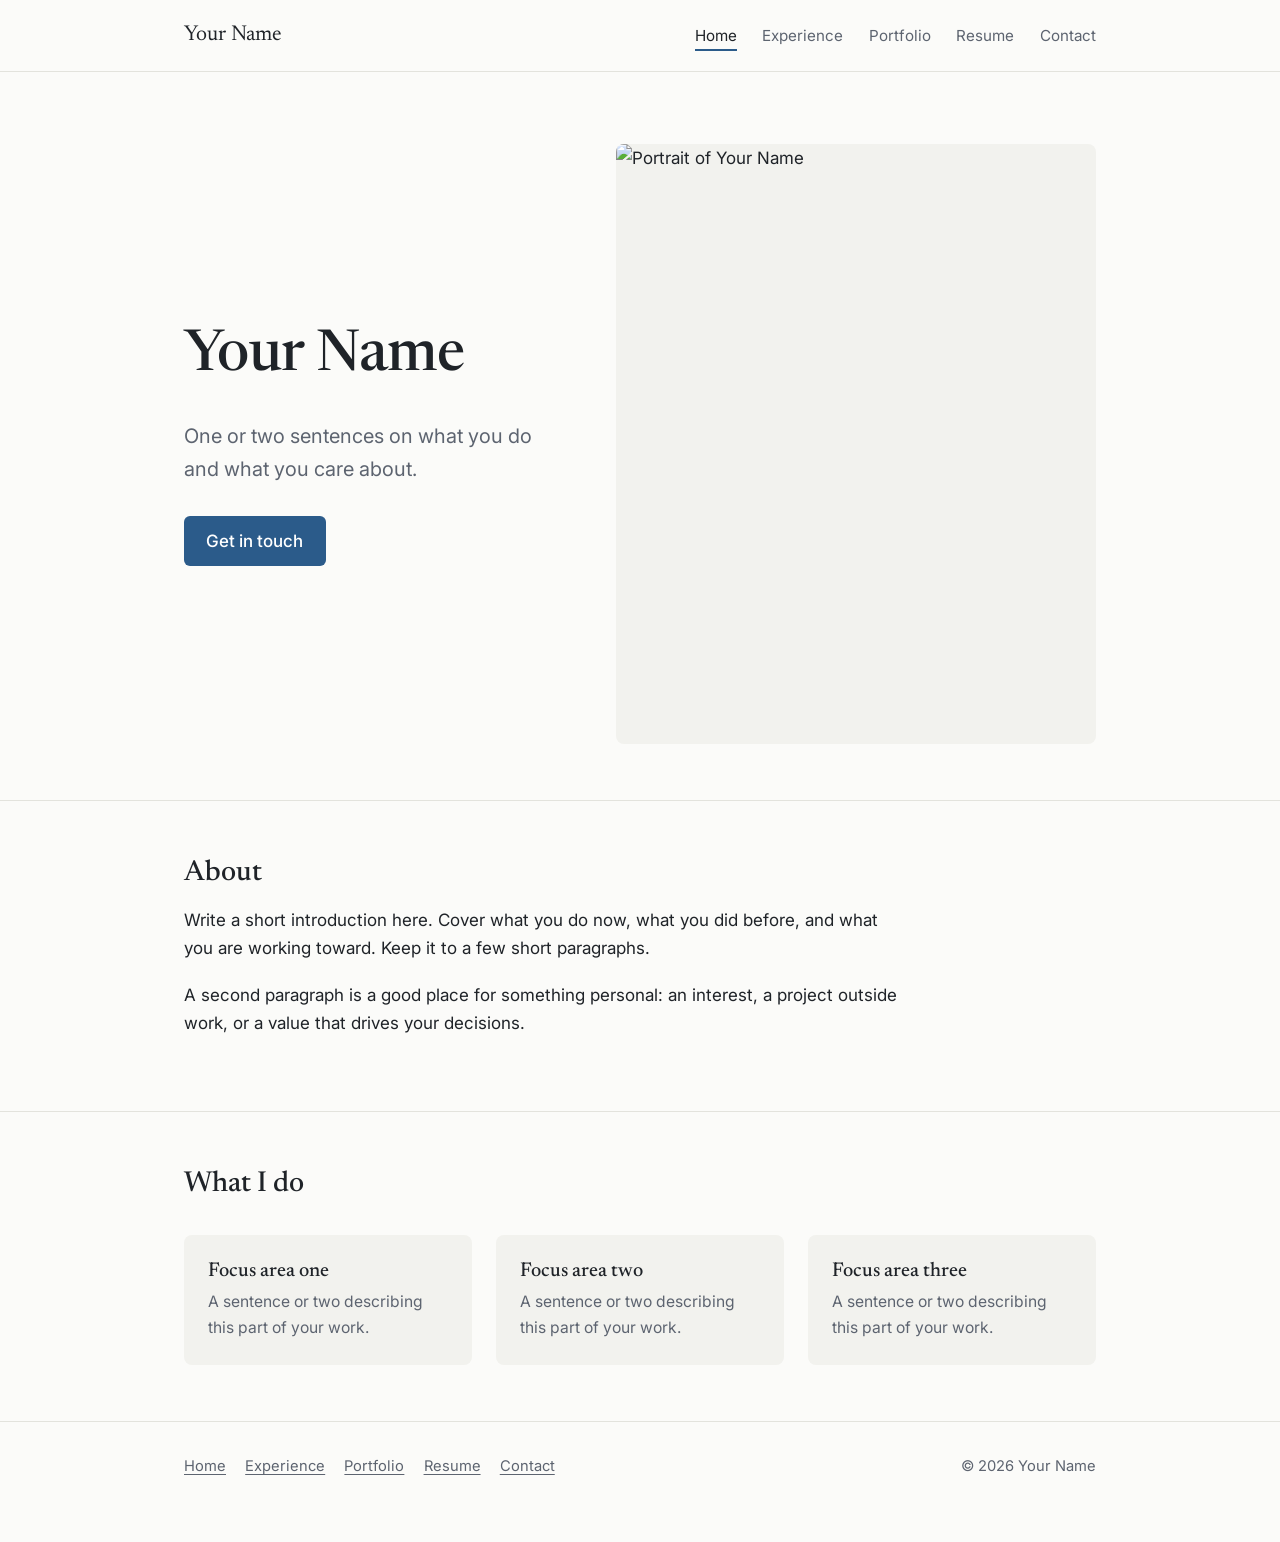
==== index.html @ 11b72ceb "Add website files" ====
<!DOCTYPE html>
<html lang="en">
<head>
  <meta charset="utf-8">
  <meta name="viewport" content="width=device-width, initial-scale=1">
  <title>Your Name — Your Title</title>
  <meta name="description" content="A short description of who you are and what you do.">
  <meta property="og:title" content="Your Name — Your Title">
  <meta property="og:description" content="A short description of who you are and what you do.">
  <meta property="og:type" content="website">
  <link rel="preconnect" href="https://fonts.googleapis.com">
  <link rel="preconnect" href="https://fonts.gstatic.com" crossorigin>
  <link href="https://fonts.googleapis.com/css2?family=Inter:wght@400;500&family=Newsreader:opsz,wght@6..72,400;6..72,500&display=swap" rel="stylesheet">
  <link rel="stylesheet" href="style.css">
</head>
<body>
  <header class="site-header">
    <div class="wrap">
      <a class="brand" href="index.html">Your Name</a>
      <button class="nav-toggle" aria-expanded="false" aria-controls="site-nav">Menu</button>
      <nav class="site-nav" id="site-nav" aria-label="Main">
      <ul>
        <li><a href="index.html" aria-current="page">Home</a></li>
        <li><a href="experience.html">Experience</a></li>
        <li><a href="portfolio.html">Portfolio</a></li>
        <li><a href="resume.html">Resume</a></li>
        <li><a href="contact.html">Contact</a></li>
      </ul>
      </nav>
    </div>
  </header>

  <main>
    <section class="hero">
      <div class="wrap hero-grid">
        <div>
          <h1>Your Name</h1>
          <p class="lead">One or two sentences on what you do and what you care about.</p>
          <a class="button" href="contact.html">Get in touch</a>
        </div>
        <img class="hero-photo" src="img/photo.jpg" alt="Portrait of Your Name" width="480" height="600">
      </div>
    </section>

    <section>
      <div class="wrap">
        <h2>About</h2>
        <p>Write a short introduction here. Cover what you do now, what you did before, and what you are working toward. Keep it to a few short paragraphs.</p>
        <p>A second paragraph is a good place for something personal: an interest, a project outside work, or a value that drives your decisions.</p>
      </div>
    </section>

    <section>
      <div class="wrap">
        <h2>What I do</h2>
        <div class="cards">
          <div class="card">
            <h3>Focus area one</h3>
            <p>A sentence or two describing this part of your work.</p>
          </div>
          <div class="card">
            <h3>Focus area two</h3>
            <p>A sentence or two describing this part of your work.</p>
          </div>
          <div class="card">
            <h3>Focus area three</h3>
            <p>A sentence or two describing this part of your work.</p>
          </div>
        </div>
      </div>
    </section>
  </main>

  <footer class="site-footer">
    <div class="wrap">
      <ul>
        <li><a href="index.html">Home</a></li>
        <li><a href="experience.html">Experience</a></li>
        <li><a href="portfolio.html">Portfolio</a></li>
        <li><a href="resume.html">Resume</a></li>
        <li><a href="contact.html">Contact</a></li>
      </ul>
      <p>&copy; <span id="year">2026</span> Your Name</p>
    </div>
  </footer>
  <script src="script.js"></script>
</body>
</html>
---- style.css ----
/* ---------- Tokens ---------- */
:root {
  --bg: #fbfbf9;
  --surface: #f2f2ee;
  --ink: #1f2328;
  --muted: #5d6470;
  --line: #e3e3dd;
  --accent: #2b5b8a;
  --accent-hover: #1d4163;
  --serif: "Newsreader", Georgia, "Times New Roman", serif;
  --sans: "Inter", system-ui, -apple-system, "Segoe UI", Roboto, sans-serif;
  --max: 960px;
}
@media (prefers-color-scheme: dark) {
  :root:not([data-theme="light"]) {
    --bg: #16181b;
    --surface: #1e2125;
    --ink: #e8e8e4;
    --muted: #a0a6b0;
    --line: #2d3136;
    --accent: #7fb0e0;
    --accent-hover: #a6c8ea;
  }
}

/* ---------- Base ---------- */
*, *::before, *::after { box-sizing: border-box; }
html { scroll-behavior: smooth; }
body {
  margin: 0;
  background: var(--bg);
  color: var(--ink);
  font-family: var(--sans);
  font-size: 1.0625rem;
  line-height: 1.65;
  -webkit-font-smoothing: antialiased;
}
img { max-width: 100%; display: block; }
a { color: var(--accent); text-underline-offset: 3px; }
a:hover { color: var(--accent-hover); }
:focus-visible { outline: 2px solid var(--accent); outline-offset: 3px; border-radius: 2px; }

h1, h2, h3 { font-family: var(--serif); font-weight: 500; line-height: 1.2; margin: 0 0 .5em; }
h1 { font-size: clamp(2.4rem, 6vw, 3.6rem); letter-spacing: -0.01em; }
h2 { font-size: 1.8rem; }
h3 { font-size: 1.25rem; }
p { margin: 0 0 1.1em; max-width: 65ch; }
.lead { font-size: 1.25rem; color: var(--muted); }
.muted { color: var(--muted); }

.wrap { max-width: var(--max); margin: 0 auto; padding: 0 1.5rem; }
section { padding: 3.5rem 0; }
section + section { border-top: 1px solid var(--line); }

/* ---------- Header / nav ---------- */
.site-header { border-bottom: 1px solid var(--line); }
.site-header .wrap {
  display: flex; align-items: center; justify-content: space-between;
  gap: 1rem; padding-top: 1.1rem; padding-bottom: 1.1rem;
}
.brand { font-family: var(--serif); font-size: 1.35rem; color: var(--ink); text-decoration: none; }
.site-nav ul { list-style: none; display: flex; gap: 1.6rem; margin: 0; padding: 0; }
.site-nav a { color: var(--muted); text-decoration: none; font-size: .95rem; padding: .25rem 0; border-bottom: 2px solid transparent; }
.site-nav a:hover { color: var(--ink); }
.site-nav a[aria-current="page"] { color: var(--ink); border-bottom-color: var(--accent); }

.nav-toggle {
  display: none; background: none; border: 1px solid var(--line); color: var(--ink);
  font: inherit; font-size: .9rem; padding: .35rem .8rem; border-radius: 6px; cursor: pointer;
}
@media (max-width: 680px) {
  .nav-toggle { display: block; }
  .site-header .wrap { flex-wrap: wrap; }
  .site-nav { width: 100%; display: none; }
  .site-nav.open { display: block; }
  .site-nav ul { flex-direction: column; gap: .4rem; padding: .6rem 0 .2rem; }
}

/* ---------- Home ---------- */
.hero { padding: 4.5rem 0 3.5rem; }
.hero-grid { display: grid; grid-template-columns: 1.3fr 1fr; gap: 3rem; align-items: center; }
.hero-photo { aspect-ratio: 4 / 5; width: 100%; object-fit: cover; border-radius: 8px; background: var(--surface); }
@media (max-width: 780px) {
  .hero-grid { grid-template-columns: 1fr; gap: 2rem; }
  .hero-photo { max-width: 320px; }
}

.button {
  display: inline-block; background: var(--accent); color: #fff; text-decoration: none;
  padding: .7rem 1.4rem; border-radius: 6px; font-weight: 500; margin-top: .5rem;
}
.button:hover { background: var(--accent-hover); color: #fff; }
@media (prefers-color-scheme: dark) { :root:not([data-theme="light"]) .button { color: #101214; } :root:not([data-theme="light"]) .button:hover { color: #101214; } }

.cards { display: grid; grid-template-columns: repeat(auto-fit, minmax(260px, 1fr)); gap: 1.5rem; margin-top: 2rem; }
.card { background: var(--surface); border-radius: 8px; padding: 1.5rem; }
.card h3 { margin-bottom: .4rem; }
.card p { margin: 0; color: var(--muted); font-size: .98rem; }
.card a.card-link { display: inline-block; margin-top: .8rem; font-size: .95rem; }

/* ---------- Experience / Resume ---------- */
.entry { display: grid; grid-template-columns: 180px 1fr; gap: 1rem 2rem; padding: 1.6rem 0; border-top: 1px solid var(--line); }
.entry:first-of-type { border-top: 0; }
.entry .when { color: var(--muted); font-size: .92rem; }
.entry h3 { margin-bottom: .1rem; }
.entry .where { color: var(--muted); margin-bottom: .6rem; }
.entry ul { margin: 0; padding-left: 1.1rem; max-width: 65ch; }
.entry li { margin-bottom: .35rem; }
@media (max-width: 680px) { .entry { grid-template-columns: 1fr; gap: .3rem; } }

/* ---------- Contact ---------- */
.contact-list { list-style: none; padding: 0; margin: 1.5rem 0 0; }
.contact-list li { padding: .6rem 0; border-top: 1px solid var(--line); display: flex; gap: 1.5rem; }
.contact-list li:last-child { border-bottom: 1px solid var(--line); }
.contact-list span { color: var(--muted); min-width: 90px; }

/* ---------- Footer ---------- */
.site-footer { border-top: 1px solid var(--line); padding: 2rem 0 3rem; font-size: .92rem; color: var(--muted); }
.site-footer .wrap { display: flex; flex-wrap: wrap; justify-content: space-between; gap: 1rem; }
.site-footer ul { list-style: none; display: flex; gap: 1.2rem; margin: 0; padding: 0; }
.site-footer a { color: var(--muted); }
.site-footer a:hover { color: var(--ink); }

@media (prefers-reduced-motion: reduce) { html { scroll-behavior: auto; } }
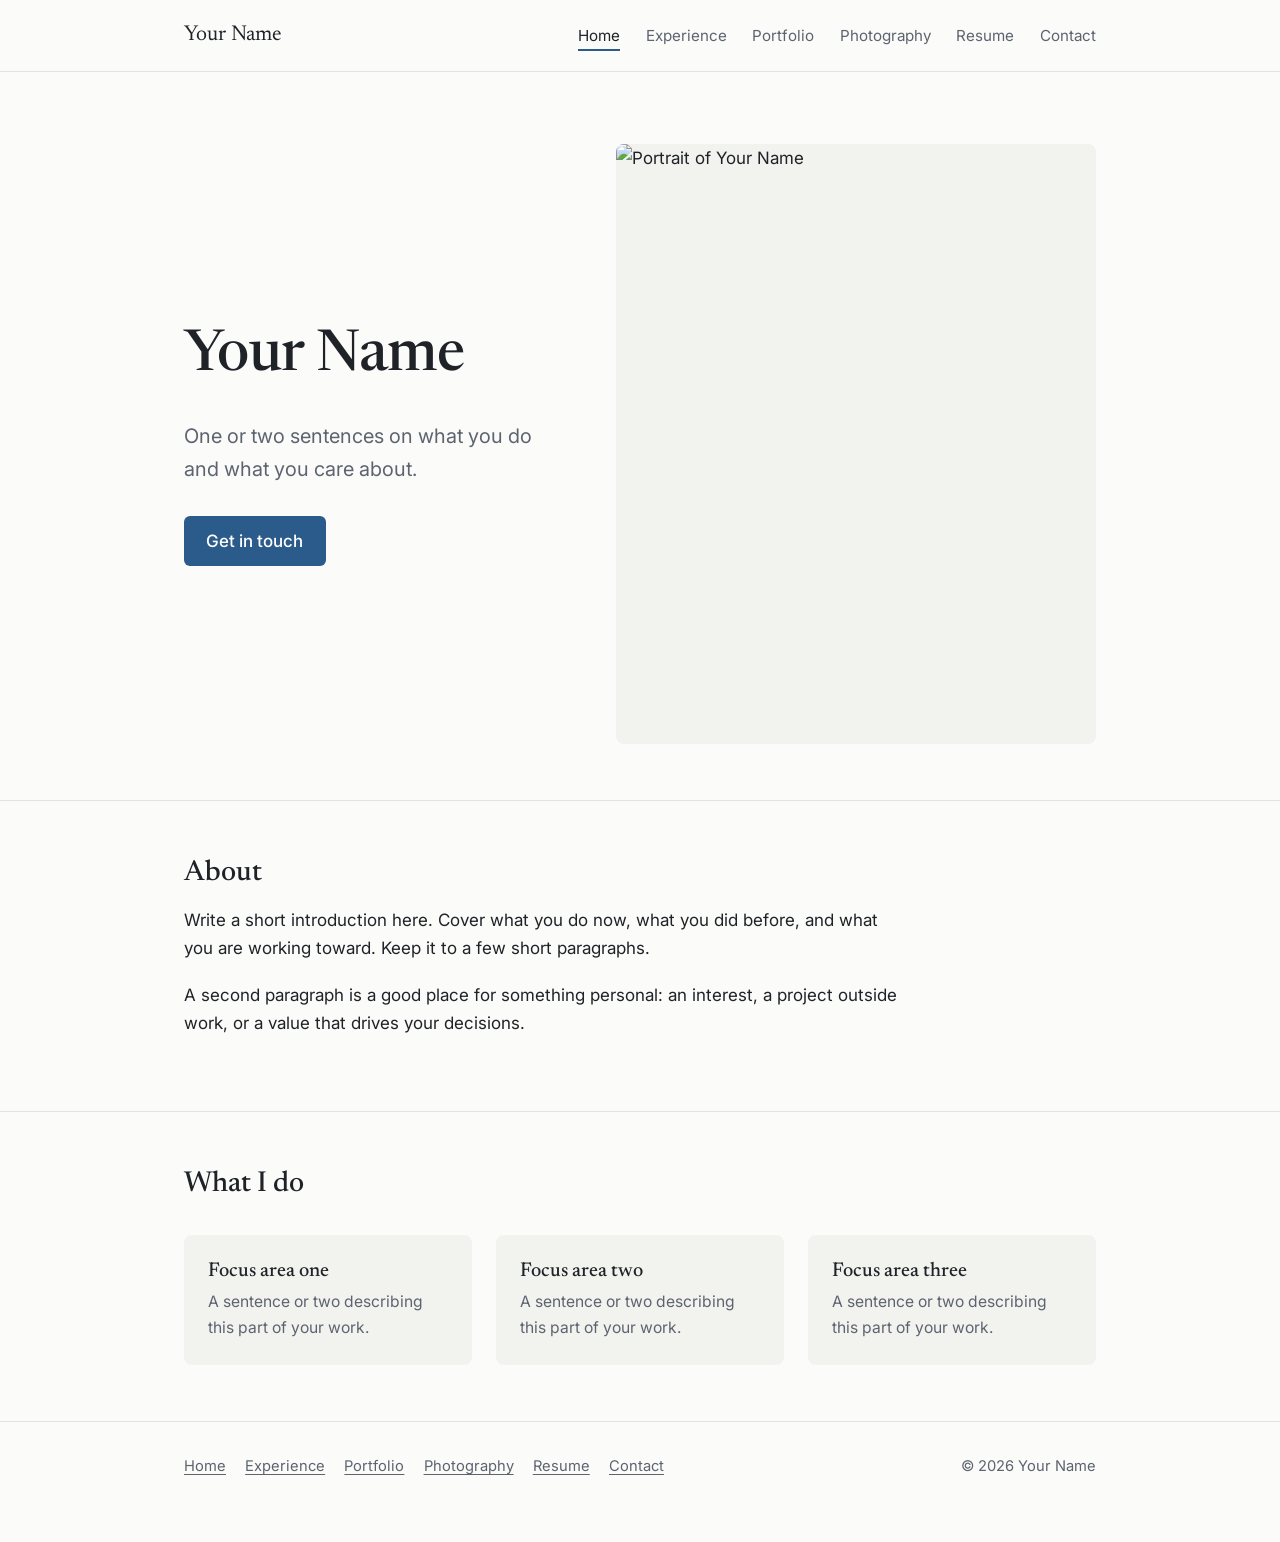
==== commit 678e0385: "Add photography portfolio" ====
--- a/index.html
+++ b/index.html
@@ -23,6 +23,7 @@
         <li><a href="index.html" aria-current="page">Home</a></li>
         <li><a href="experience.html">Experience</a></li>
         <li><a href="portfolio.html">Portfolio</a></li>
+        <li><a href="photography.html">Photography</a></li>
         <li><a href="resume.html">Resume</a></li>
         <li><a href="contact.html">Contact</a></li>
       </ul>
@@ -77,6 +78,7 @@
         <li><a href="index.html">Home</a></li>
         <li><a href="experience.html">Experience</a></li>
         <li><a href="portfolio.html">Portfolio</a></li>
+        <li><a href="photography.html">Photography</a></li>
         <li><a href="resume.html">Resume</a></li>
         <li><a href="contact.html">Contact</a></li>
       </ul>
--- a/style.css
+++ b/style.css
@@ -122,3 +122,11 @@
 .site-footer a:hover { color: var(--ink); }
 
 @media (prefers-reduced-motion: reduce) { html { scroll-behavior: auto; } }
+
+/* ---------- Photography gallery ---------- */
+.gallery { columns: 3 260px; column-gap: 1rem; margin-top: 2rem; }
+.gallery figure { margin: 0 0 1rem; break-inside: avoid; }
+.gallery img { width: 100%; height: auto; min-height: 180px; border-radius: 4px; background: var(--surface); }
+.gallery a { display: block; }
+.gallery a:hover img { opacity: .92; }
+.gallery figcaption { font-size: .88rem; color: var(--muted); padding-top: .4rem; }
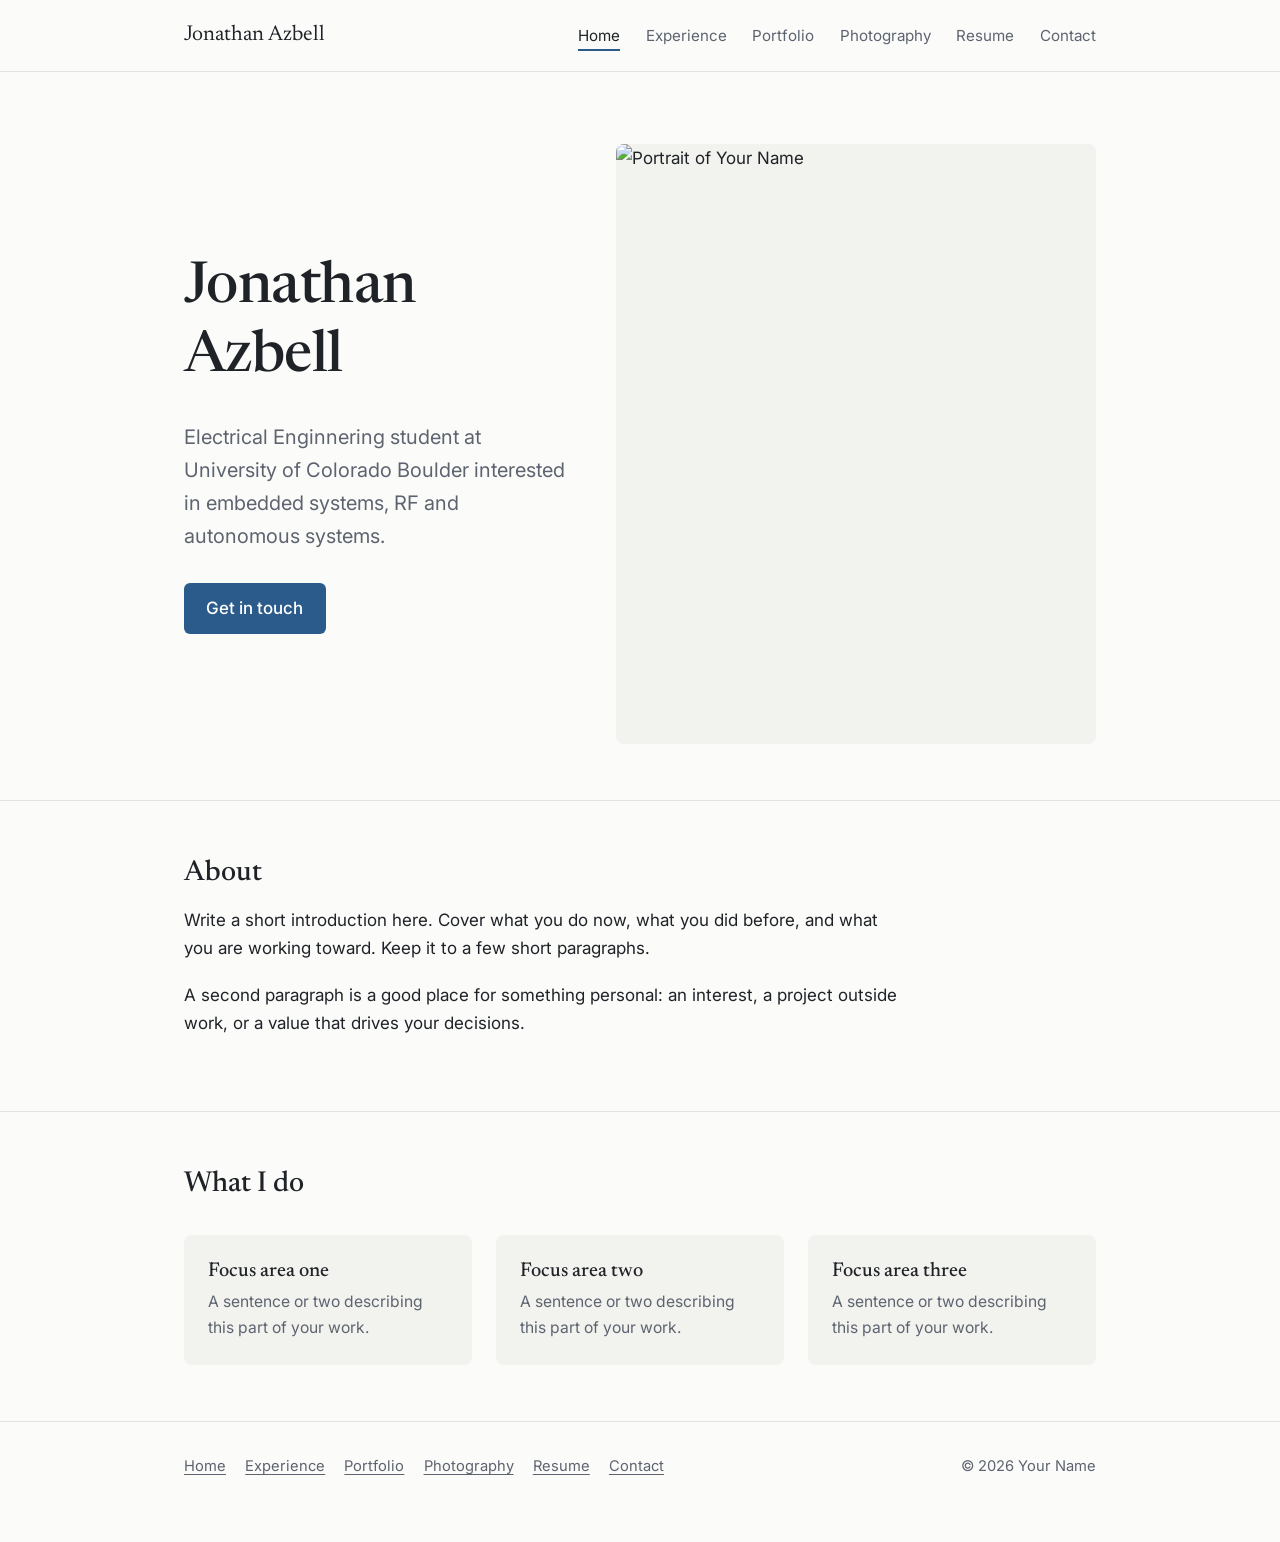
==== commit 0f6bcc56: "Added some photos and changes to index" ====
--- a/index.html
+++ b/index.html
@@ -3,10 +3,10 @@
 <head>
   <meta charset="utf-8">
   <meta name="viewport" content="width=device-width, initial-scale=1">
-  <title>Your Name — Your Title</title>
+  <title>Jonathan Azbell - Electrical Engineering Student</title>
   <meta name="description" content="A short description of who you are and what you do.">
-  <meta property="og:title" content="Your Name — Your Title">
-  <meta property="og:description" content="A short description of who you are and what you do.">
+  <meta property="og:title" content="Jonathan Azbell- Electrical Engineering Student">
+  <meta property="og:description" content="Electrical Engineering student interested in embedded systems, RF, and autonomous systems.">
   <meta property="og:type" content="website">
   <link rel="preconnect" href="https://fonts.googleapis.com">
   <link rel="preconnect" href="https://fonts.gstatic.com" crossorigin>
@@ -16,7 +16,7 @@
 <body>
   <header class="site-header">
     <div class="wrap">
-      <a class="brand" href="index.html">Your Name</a>
+      <a class="brand" href="index.html">Jonathan Azbell</a>
       <button class="nav-toggle" aria-expanded="false" aria-controls="site-nav">Menu</button>
       <nav class="site-nav" id="site-nav" aria-label="Main">
       <ul>
@@ -35,8 +35,8 @@
     <section class="hero">
       <div class="wrap hero-grid">
         <div>
-          <h1>Your Name</h1>
-          <p class="lead">One or two sentences on what you do and what you care about.</p>
+          <h1>Jonathan Azbell</h1>
+          <p class="lead">Electrical Enginnering student at University of Colorado Boulder interested in embedded systems, RF and autonomous systems.</p>
           <a class="button" href="contact.html">Get in touch</a>
         </div>
         <img class="hero-photo" src="img/photo.jpg" alt="Portrait of Your Name" width="480" height="600">
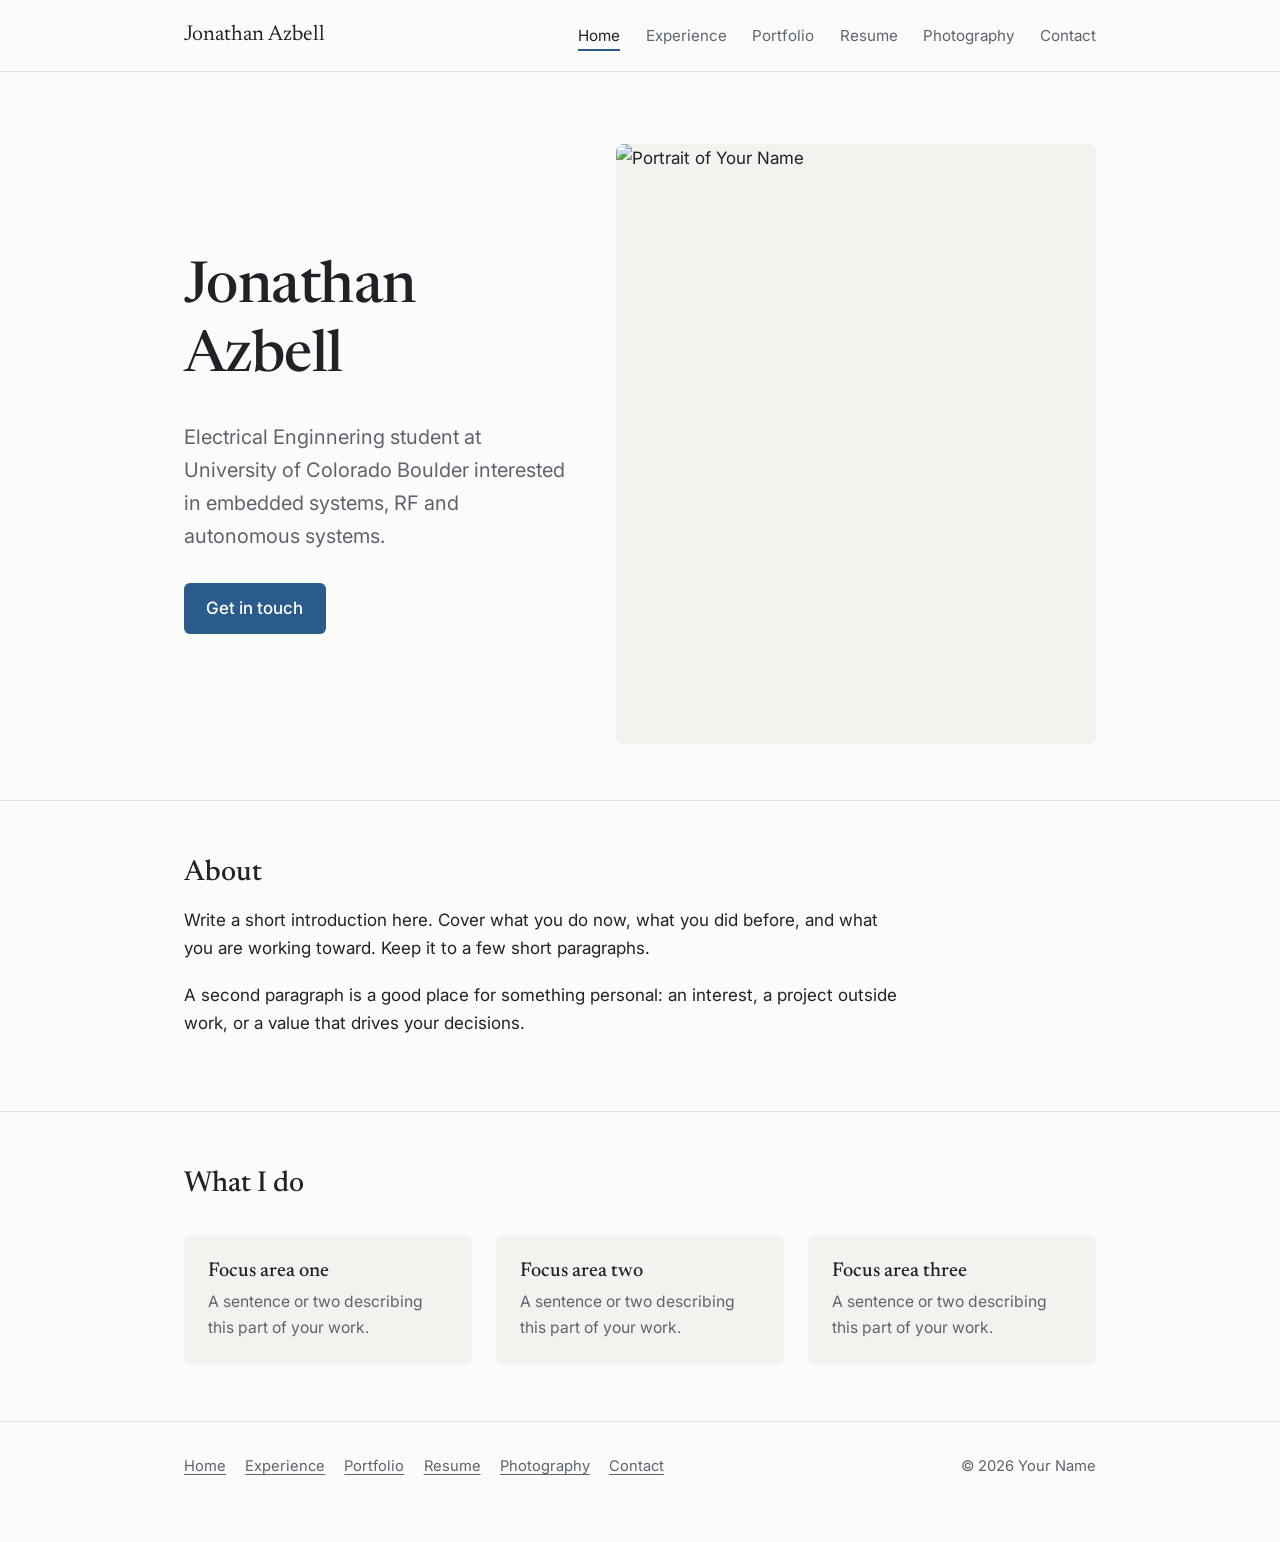
==== commit 93dc11a4: "switched order of photography and resume hyperlink on every page" ====
--- a/index.html
+++ b/index.html
@@ -23,8 +23,8 @@
         <li><a href="index.html" aria-current="page">Home</a></li>
         <li><a href="experience.html">Experience</a></li>
         <li><a href="portfolio.html">Portfolio</a></li>
+        <li><a href="resume.html">Resume</a></li>
         <li><a href="photography.html">Photography</a></li>
-        <li><a href="resume.html">Resume</a></li>
         <li><a href="contact.html">Contact</a></li>
       </ul>
       </nav>
@@ -78,8 +78,8 @@
         <li><a href="index.html">Home</a></li>
         <li><a href="experience.html">Experience</a></li>
         <li><a href="portfolio.html">Portfolio</a></li>
+        <li><a href="resume.html">Resume</a></li>
         <li><a href="photography.html">Photography</a></li>
-        <li><a href="resume.html">Resume</a></li>
         <li><a href="contact.html">Contact</a></li>
       </ul>
       <p>&copy; <span id="year">2026</span> Your Name</p>
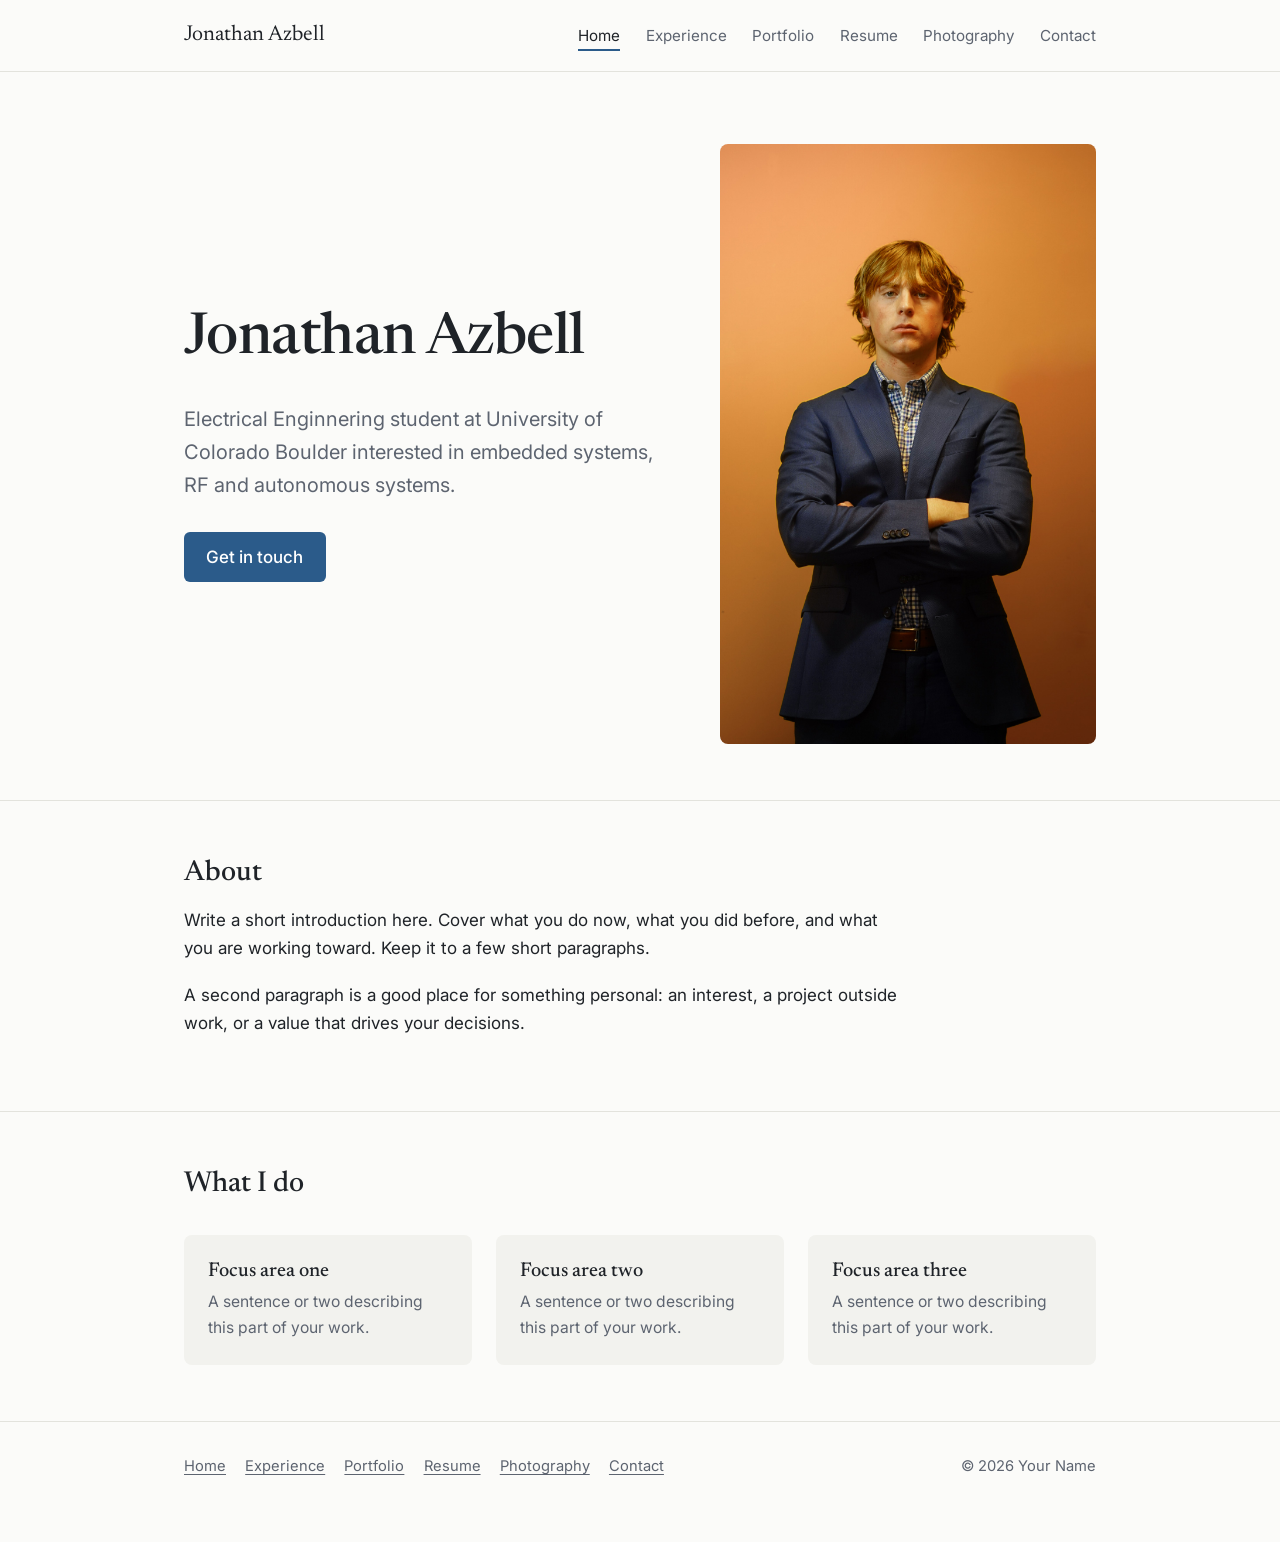
==== commit bf4892f6: "Added main photo" ====
--- a/index.html
+++ b/index.html
@@ -39,7 +39,7 @@
           <p class="lead">Electrical Enginnering student at University of Colorado Boulder interested in embedded systems, RF and autonomous systems.</p>
           <a class="button" href="contact.html">Get in touch</a>
         </div>
-        <img class="hero-photo" src="img/photo.jpg" alt="Portrait of Your Name" width="480" height="600">
+        <img class="hero-photo" src="images\pict261117_1659070000-2.jpg" alt="Portrait of Your Name" width="480" height="600">
       </div>
     </section>
 
--- a/style.css
+++ b/style.css
@@ -123,10 +123,21 @@
 
 @media (prefers-reduced-motion: reduce) { html { scroll-behavior: auto; } }
 
+
 /* ---------- Photography gallery ---------- */
-.gallery { columns: 3 260px; column-gap: 1rem; margin-top: 2rem; }
-.gallery figure { margin: 0 0 1rem; break-inside: avoid; }
-.gallery img { width: 100%; height: auto; min-height: 180px; border-radius: 4px; background: var(--surface); }
+/* Photos sit in rows; wider (landscape) photos get more width, so each row is about the same height. */
+.gallery { display: flex; flex-wrap: wrap; gap: 1rem; margin-top: 2rem; }
+.gallery::after { content: ""; flex-grow: 10; } /* keeps a short last row from stretching */
+.gallery figure {
+  --r: 1.5;                          /* width / height of the photo; set by script.js */
+  margin: 0;
+  flex-grow: var(--r);
+  flex-basis: calc(var(--r) * 240px); /* 240px is the target row height */
+}
 .gallery a { display: block; }
+.gallery img {
+  width: 100%; height: auto; aspect-ratio: 3 / 2; object-fit: cover;
+  border-radius: 4px; background: var(--surface);
+}
 .gallery a:hover img { opacity: .92; }
-.gallery figcaption { font-size: .88rem; color: var(--muted); padding-top: .4rem; }
+.gallery figcaption { font-size: .88rem; color: var(--muted); padding-top: .4rem; }
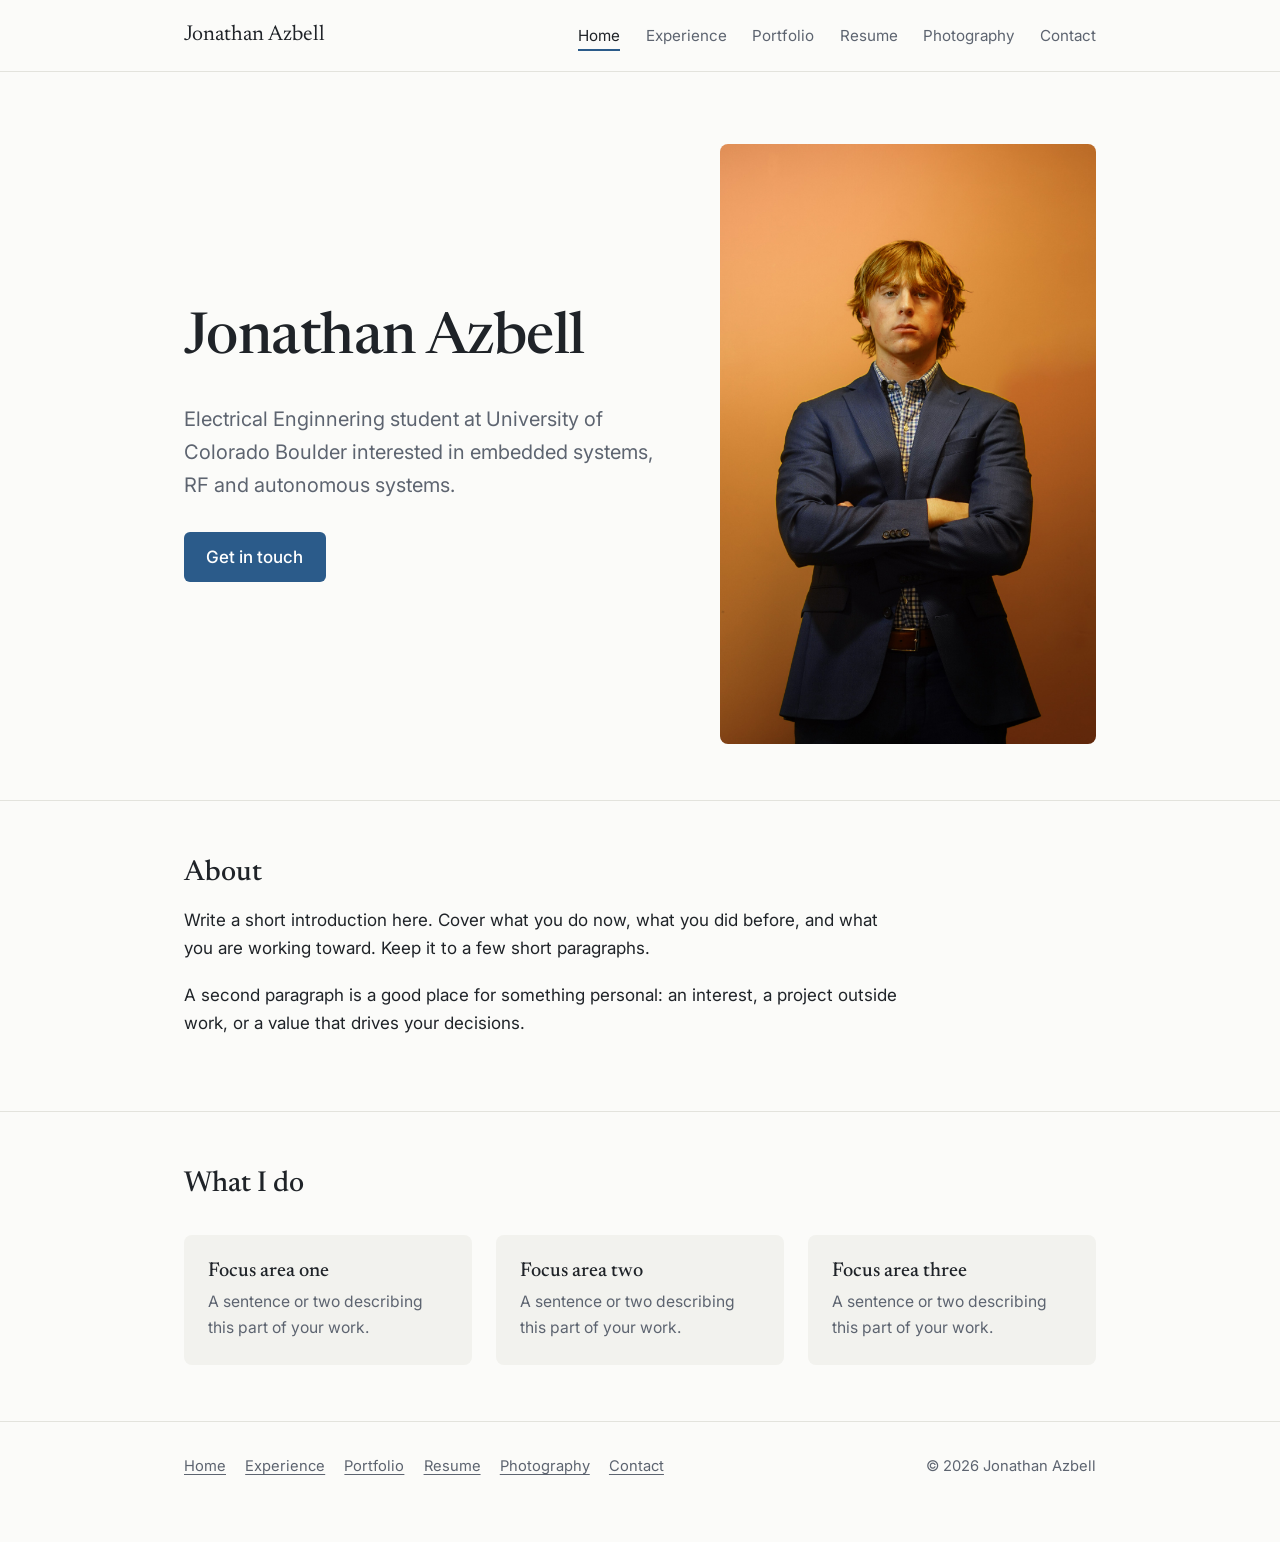
==== commit bd9a490d: "fixed name" ====
--- a/index.html
+++ b/index.html
@@ -3,7 +3,7 @@
 <head>
   <meta charset="utf-8">
   <meta name="viewport" content="width=device-width, initial-scale=1">
-  <title>Jonathan Azbell - Electrical Engineering Student</title>
+  <title>Jonathan Azbell - Electrical Engineering</title>
   <meta name="description" content="A short description of who you are and what you do.">
   <meta property="og:title" content="Jonathan Azbell- Electrical Engineering Student">
   <meta property="og:description" content="Electrical Engineering student interested in embedded systems, RF, and autonomous systems.">
@@ -82,7 +82,7 @@
         <li><a href="photography.html">Photography</a></li>
         <li><a href="contact.html">Contact</a></li>
       </ul>
-      <p>&copy; <span id="year">2026</span> Your Name</p>
+      <p>&copy; <span id="year">2026</span> Jonathan Azbell</p>
     </div>
   </footer>
   <script src="script.js"></script>
--- a/style.css
+++ b/style.css
@@ -140,4 +140,18 @@
   border-radius: 4px; background: var(--surface);
 }
 .gallery a:hover img { opacity: .92; }
-.gallery figcaption { font-size: .88rem; color: var(--muted); padding-top: .4rem; }+.gallery figcaption { font-size: .88rem; color: var(--muted); padding-top: .4rem; }
+
+
+/* ---------- Embedded resume PDF ---------- */
+.pdf-frame {
+  display: block;
+  width: 100%;
+  height: 85vh;
+  min-height: 600px;
+  margin-top: 1.5rem;
+  border: 1px solid var(--line);
+  border-radius: 6px;
+  background: var(--surface);
+}
+.pdf-frame p { padding: 1.5rem; }
